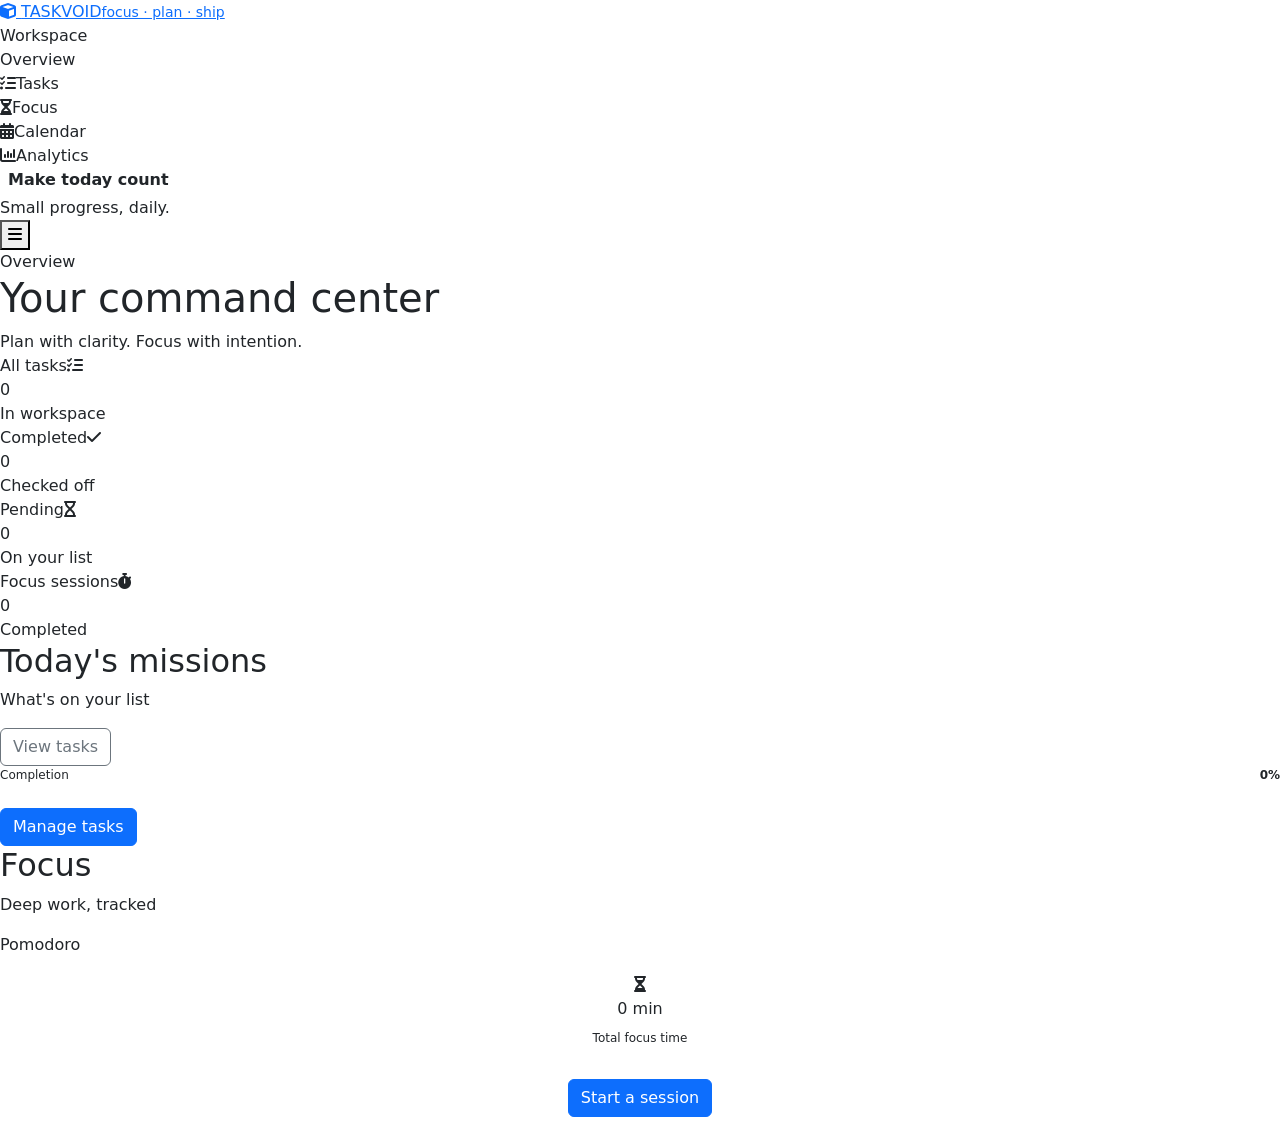
==== index.html @ 6a20b9a8 "Add files via upload" ====
<!doctype html>
<html lang="en">
<head>
  <meta charset="utf-8">
  <meta name="viewport" content="width=device-width,initial-scale=1">
  <title>Overview · TASKVOID</title>
  <link rel="preconnect" href="https://fonts.googleapis.com">
  <link rel="preconnect" href="https://fonts.gstatic.com" crossorigin>
  <link href="https://fonts.googleapis.com/css2?family=Inter:wght@400;500;600;700&family=JetBrains+Mono:wght@400;500&display=swap" rel="stylesheet">
  <link href="https://cdn.jsdelivr.net/npm/bootstrap@5.3.3/dist/css/bootstrap.min.css" rel="stylesheet">
  <link href="https://cdnjs.cloudflare.com/ajax/libs/font-awesome/6.5.2/css/all.min.css" rel="stylesheet">
  <link href="assets/css/style.css" rel="stylesheet">
  <link href="assets/css/components.css" rel="stylesheet">
</head>
<body>
  <div class="app-shell">
    <aside class="sidebar">
      <a class="brand" href="index.html">
        <span class="brand-mark"><i class="fa-solid fa-cube"></i></span>
        <span>TASKVOID<small>focus · plan · ship</small></span>
      </a>
      <div class="nav-label">Workspace</div>
      <a class="nav-link" href="index.html"><i class="fa-solid fa-grid-2"></i>Overview</a>
      <a class="nav-link" href="pages/tasks.html"><i class="fa-solid fa-list-check"></i>Tasks</a>
      <a class="nav-link" href="pages/focus.html"><i class="fa-solid fa-hourglass-half"></i>Focus</a>
      <a class="nav-link" href="pages/calendar.html"><i class="fa-solid fa-calendar-days"></i>Calendar</a>
      <a class="nav-link" href="pages/analytics.html"><i class="fa-solid fa-chart-column"></i>Analytics</a>
      <div class="sidebar-bottom">
        <div class="d-flex align-items-center gap-2 mb-1">
          <i class="fa-solid fa-sparkles"></i>
          <strong>Make today count</strong>
        </div>
        <div class="tiny">Small progress, daily.</div>
      </div>
    </aside>

    <main class="main">
      <div class="topbar">
        <div class="topbar-left">
          <button class="icon-button mobile-menu" data-mobile-menu aria-label="Toggle menu">
            <i class="fa-solid fa-bars"></i>
          </button>
          <div>
            <div class="eyebrow">Overview</div>
            <h1>Your command center</h1>
            <div class="subtitle">Plan with clarity. Focus with intention.</div>
          </div>
        </div>
        <div class="date-chip"><span data-current-date></span></div>
      </div>

      <div class="stat-grid fade-in">
        <div class="stat-card">
          <div class="stat-top"><span>All tasks</span><span class="stat-icon"><i class="fa-solid fa-list-check"></i></span></div>
          <div class="stat-number" data-dash-total>0</div>
          <div class="stat-foot">In workspace</div>
        </div>
        <div class="stat-card">
          <div class="stat-top"><span>Completed</span><span class="stat-icon"><i class="fa-solid fa-check"></i></span></div>
          <div class="stat-number" data-dash-done>0</div>
          <div class="stat-foot">Checked off</div>
        </div>
        <div class="stat-card">
          <div class="stat-top"><span>Pending</span><span class="stat-icon"><i class="fa-solid fa-hourglass"></i></span></div>
          <div class="stat-number" data-dash-pending>0</div>
          <div class="stat-foot">On your list</div>
        </div>
        <div class="stat-card">
          <div class="stat-top"><span>Focus sessions</span><span class="stat-icon"><i class="fa-solid fa-stopwatch"></i></span></div>
          <div class="stat-number" data-dash-sessions>0</div>
          <div class="stat-foot">Completed</div>
        </div>
      </div>

      <div class="content-grid">
        <section class="panel fade-in">
          <div class="panel-title">
            <div>
              <h2>Today's missions</h2>
              <p>What's on your list</p>
            </div>
            <a class="btn btn-outline-secondary" href="pages/tasks.html">View tasks</a>
          </div>
          <div class="d-flex justify-content-between mb-2">
            <span class="small" style="color:var(--text-muted);font-size:12px">Completion</span>
            <strong class="small" data-dash-percent style="font-family:var(--font-mono);font-size:12px;color:var(--text)">0%</strong>
          </div>
          <div class="progress-track mb-4"><div class="progress-fill" data-dash-progress style="width:0%"></div></div>
          <div data-dash-tasks></div>
          <div class="mt-4">
            <a class="btn btn-primary" href="pages/tasks.html">Manage tasks</a>
          </div>
        </section>

        <section class="panel fade-in">
          <div class="panel-title">
            <div>
              <h2>Focus</h2>
              <p>Deep work, tracked</p>
            </div>
            <span class="badge-soft">Pomodoro</span>
          </div>
          <div class="text-center py-3">
            <div class="focus-orb"><i class="fa-solid fa-hourglass-half"></i></div>
            <div class="focus-minutes" data-dash-minutes>0 min</div>
            <p class="subtitle mt-2" style="font-size:12px">Total focus time</p>
            <a class="btn btn-primary mt-3" href="pages/focus.html">Start a session</a>
          </div>
        </section>
      </div>
    </main>
  </div>

  <script src="https://cdn.jsdelivr.net/npm/bootstrap@5.3.3/dist/js/bootstrap.bundle.min.js"></script>
  <script src="assets/js/storage.js"></script>
  <script src="assets/js/app.js"></script>
  <script src="assets/js/analytics.js"></script>
  <script>
    document.addEventListener('DOMContentLoaded', () => {
      const tasks = TV_STORE.tasks(), done = tasks.filter(t => t.completed).length, sessions = TV_STORE.sessions();
      document.querySelector('[data-dash-total]').textContent = tasks.length;
      document.querySelector('[data-dash-done]').textContent = done;
      document.querySelector('[data-dash-pending]').textContent = tasks.length - done;
      document.querySelector('[data-dash-sessions]').textContent = sessions.length;
      const p = tasks.length ? Math.round(done / tasks.length * 100) : 0;
      document.querySelector('[data-dash-percent]').textContent = p + '%';
      document.querySelector('[data-dash-progress]').style.width = p + '%';
      document.querySelector('[data-dash-minutes]').textContent = sessions.reduce((s, x) => s + x.minutes, 0) + ' min';
      const today = new Date().toISOString().slice(0, 10);
      const items = tasks.filter(t => t.due === today || !t.due).slice(0, 4);
      const box = document.querySelector('[data-dash-tasks]');
      box.innerHTML = items.length
        ? items.map(t => `<div class="task-row">
            <input class="task-check" type="checkbox" ${t.completed ? 'checked' : ''} disabled>
            <div class="task-main">
              <div class="task-title ${t.completed ? 'done' : ''}">${String(t.title).replace(/[&<>]/g, c => ({ '&': '&amp;', '<': '&lt;', '>': '&gt;' }[c]))}</div>
              <div class="task-meta">${t.category || 'General'}</div>
            </div>
            <span class="priority priority-${t.priority}">${t.priority}</span>
          </div>`).join('')
        : '<div class="empty-state"><i class="fa-regular fa-clipboard"></i>No tasks yet. Add your first task.</div>';
    });
  </script>
</body>
</html>
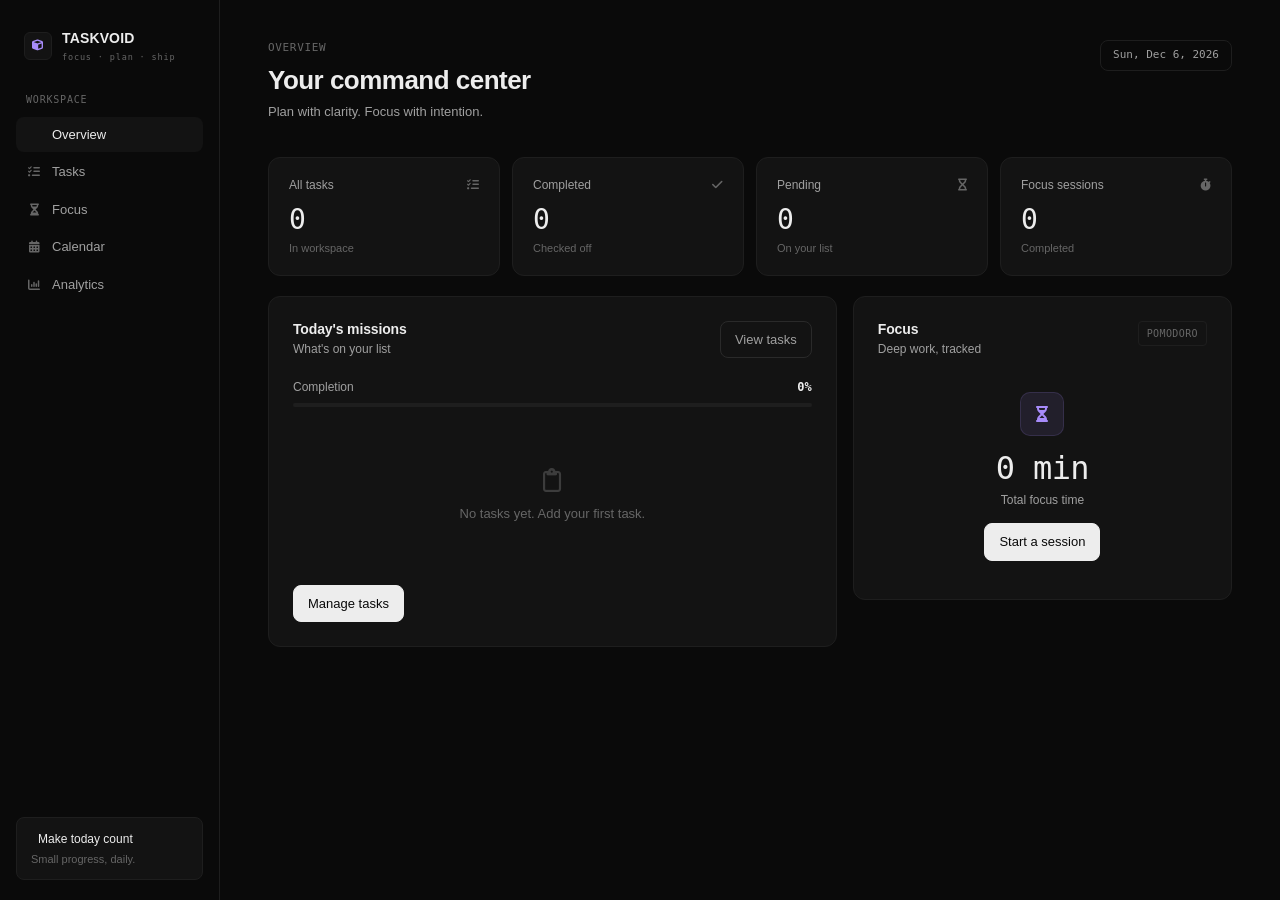
==== commit 75b63a2f: "Update index.html" ====
--- a/index.html
+++ b/index.html
@@ -4,13 +4,11 @@
   <meta charset="utf-8">
   <meta name="viewport" content="width=device-width,initial-scale=1">
   <title>Overview · TASKVOID</title>
-  <link rel="preconnect" href="https://fonts.googleapis.com">
-  <link rel="preconnect" href="https://fonts.gstatic.com" crossorigin>
   <link href="https://fonts.googleapis.com/css2?family=Inter:wght@400;500;600;700&family=JetBrains+Mono:wght@400;500&display=swap" rel="stylesheet">
   <link href="https://cdn.jsdelivr.net/npm/bootstrap@5.3.3/dist/css/bootstrap.min.css" rel="stylesheet">
   <link href="https://cdnjs.cloudflare.com/ajax/libs/font-awesome/6.5.2/css/all.min.css" rel="stylesheet">
-  <link href="assets/css/style.css" rel="stylesheet">
-  <link href="assets/css/components.css" rel="stylesheet">
+  <link href="style.css" rel="stylesheet">
+  <link href="components.css" rel="stylesheet">
 </head>
 <body>
   <div class="app-shell">
@@ -21,10 +19,10 @@
       </a>
       <div class="nav-label">Workspace</div>
       <a class="nav-link" href="index.html"><i class="fa-solid fa-grid-2"></i>Overview</a>
-      <a class="nav-link" href="pages/tasks.html"><i class="fa-solid fa-list-check"></i>Tasks</a>
-      <a class="nav-link" href="pages/focus.html"><i class="fa-solid fa-hourglass-half"></i>Focus</a>
-      <a class="nav-link" href="pages/calendar.html"><i class="fa-solid fa-calendar-days"></i>Calendar</a>
-      <a class="nav-link" href="pages/analytics.html"><i class="fa-solid fa-chart-column"></i>Analytics</a>
+      <a class="nav-link" href="tasks.html"><i class="fa-solid fa-list-check"></i>Tasks</a>
+      <a class="nav-link" href="focus.html"><i class="fa-solid fa-hourglass-half"></i>Focus</a>
+      <a class="nav-link" href="calendar.html"><i class="fa-solid fa-calendar-days"></i>Calendar</a>
+      <a class="nav-link" href="analytics.html"><i class="fa-solid fa-chart-column"></i>Analytics</a>
       <div class="sidebar-bottom">
         <div class="d-flex align-items-center gap-2 mb-1">
           <i class="fa-solid fa-sparkles"></i>
@@ -112,9 +110,9 @@
   </div>
 
   <script src="https://cdn.jsdelivr.net/npm/bootstrap@5.3.3/dist/js/bootstrap.bundle.min.js"></script>
-  <script src="assets/js/storage.js"></script>
-  <script src="assets/js/app.js"></script>
-  <script src="assets/js/analytics.js"></script>
+  <script src="storage.js"></script>
+  <script src="app.js"></script>
+  <script src="analytics.js"></script>
   <script>
     document.addEventListener('DOMContentLoaded', () => {
       const tasks = TV_STORE.tasks(), done = tasks.filter(t => t.completed).length, sessions = TV_STORE.sessions();
@@ -142,4 +140,4 @@
     });
   </script>
 </body>
-</html>+</html>
--- a/style.css
+++ b/style.css
@@ -0,0 +1,834 @@
+/* ============================================
+   TASKVOID — Minimal Dark UI
+   ============================================ */
+
+:root {
+  --bg: #0a0a0a;
+  --surface: #131313;
+  --surface-hover: #171717;
+  --border: #1e1e1e;
+  --border-hover: #2a2a2a;
+  --text: #ededed;
+  --text-muted: #a0a0a0;
+  --text-dim: #666;
+  --accent: #a78bfa;
+  --accent-hover: #9370f0;
+  --accent-muted: rgba(167, 139, 250, 0.1);
+  --success: #4ade80;
+  --warning: #fbbf24;
+  --danger: #f87171;
+  --radius: 8px;
+  --radius-lg: 12px;
+  --sidebar-width: 220px;
+  --font-sans: 'Inter', -apple-system, BlinkMacSystemFont, sans-serif;
+  --font-mono: 'JetBrains Mono', 'SF Mono', monospace;
+  --transition: 150ms ease;
+}
+
+* { box-sizing: border-box; }
+
+html, body {
+  margin: 0;
+  padding: 0;
+  background: var(--bg);
+  color: var(--text);
+  font-family: var(--font-sans);
+  font-size: 14px;
+  line-height: 1.5;
+  min-height: 100vh;
+  -webkit-font-smoothing: antialiased;
+  -moz-osx-font-smoothing: grayscale;
+}
+
+a { color: inherit; text-decoration: none; }
+strong, b { font-weight: 600; }
+
+/* Scrollbar */
+::-webkit-scrollbar { width: 8px; height: 8px; }
+::-webkit-scrollbar-track { background: var(--bg); }
+::-webkit-scrollbar-thumb { background: var(--border-hover); border-radius: 4px; }
+::-webkit-scrollbar-thumb:hover { background: #333; }
+
+/* ============================================
+   Layout
+   ============================================ */
+
+.app-shell { display: flex; min-height: 100vh; }
+
+/* ============================================
+   Sidebar
+   ============================================ */
+
+.sidebar {
+  width: var(--sidebar-width);
+  position: fixed;
+  top: 0;
+  left: 0;
+  bottom: 0;
+  padding: 28px 16px 20px;
+  background: var(--bg);
+  border-right: 1px solid var(--border);
+  display: flex;
+  flex-direction: column;
+  z-index: 50;
+}
+
+.brand {
+  display: flex;
+  align-items: center;
+  gap: 10px;
+  padding: 0 8px 28px;
+  font-size: 14px;
+  font-weight: 600;
+  letter-spacing: 0.01em;
+}
+
+.brand-mark {
+  width: 28px;
+  height: 28px;
+  border-radius: 6px;
+  display: grid;
+  place-items: center;
+  background: var(--surface);
+  border: 1px solid var(--border);
+  color: var(--accent);
+  font-size: 11px;
+  flex-shrink: 0;
+}
+
+.brand small {
+  display: block;
+  font-family: var(--font-mono);
+  font-size: 8.5px;
+  letter-spacing: 0.1em;
+  color: var(--text-dim);
+  margin-top: 2px;
+  font-weight: 400;
+}
+
+.nav-label {
+  font-family: var(--font-mono);
+  font-size: 10px;
+  letter-spacing: 0.08em;
+  text-transform: uppercase;
+  color: var(--text-dim);
+  padding: 0 10px 10px;
+}
+
+.nav-link {
+  display: flex;
+  align-items: center;
+  gap: 10px;
+  padding: 8px 10px;
+  border-radius: var(--radius);
+  color: var(--text-muted);
+  font-size: 13px;
+  transition: background var(--transition), color var(--transition);
+  margin-bottom: 2px;
+}
+
+.nav-link i {
+  width: 16px;
+  text-align: center;
+  font-size: 12px;
+  color: var(--text-dim);
+  transition: color var(--transition);
+}
+
+.nav-link:hover {
+  background: var(--surface-hover);
+  color: var(--text);
+}
+
+.nav-link:hover i { color: var(--text-muted); }
+
+.nav-link.active {
+  background: var(--surface);
+  color: var(--text);
+}
+
+.nav-link.active i { color: var(--accent); }
+
+.sidebar-bottom {
+  margin-top: auto;
+  padding: 12px 14px;
+  background: var(--surface);
+  border: 1px solid var(--border);
+  border-radius: var(--radius);
+}
+
+.sidebar-bottom .tiny {
+  font-size: 11px;
+  color: var(--text-dim);
+  margin-top: 2px;
+  line-height: 1.4;
+}
+
+.sidebar-bottom strong {
+  font-size: 12px;
+  font-weight: 500;
+  color: var(--text);
+}
+
+.sidebar-bottom i { color: var(--accent); }
+
+/* ============================================
+   Main
+   ============================================ */
+
+.main {
+  margin-left: var(--sidebar-width);
+  flex: 1;
+  padding: 40px 48px 60px;
+  max-width: 1200px;
+  width: calc(100% - var(--sidebar-width));
+}
+
+/* ============================================
+   Topbar
+   ============================================ */
+
+.topbar {
+  display: flex;
+  align-items: flex-start;
+  justify-content: space-between;
+  gap: 24px;
+  margin-bottom: 36px;
+}
+
+.topbar-left {
+  display: flex;
+  align-items: flex-start;
+  gap: 12px;
+  min-width: 0;
+}
+
+.eyebrow {
+  font-family: var(--font-mono);
+  font-size: 11px;
+  letter-spacing: 0.06em;
+  color: var(--text-dim);
+  text-transform: uppercase;
+  margin-bottom: 8px;
+}
+
+h1 {
+  font-size: 26px;
+  font-weight: 600;
+  letter-spacing: -0.02em;
+  margin: 0 0 6px;
+  line-height: 1.2;
+  color: var(--text);
+}
+
+.subtitle {
+  color: var(--text-muted);
+  font-size: 13px;
+  margin: 0;
+  line-height: 1.5;
+}
+
+.date-chip {
+  font-family: var(--font-mono);
+  font-size: 11px;
+  color: var(--text-muted);
+  padding: 6px 12px;
+  border: 1px solid var(--border);
+  border-radius: var(--radius);
+  white-space: nowrap;
+  background: var(--bg);
+  flex-shrink: 0;
+}
+
+/* ============================================
+   Panels
+   ============================================ */
+
+.panel,
+.stat-card {
+  background: var(--surface);
+  border: 1px solid var(--border);
+  border-radius: var(--radius-lg);
+  padding: 24px;
+}
+
+.panel-title {
+  display: flex;
+  align-items: flex-start;
+  justify-content: space-between;
+  gap: 12px;
+  margin-bottom: 20px;
+}
+
+.panel-title h2 {
+  font-size: 14px;
+  font-weight: 600;
+  margin: 0;
+  letter-spacing: -0.01em;
+  color: var(--text);
+}
+
+.panel-title p {
+  font-size: 12px;
+  color: var(--text-muted);
+  margin: 3px 0 0;
+}
+
+/* ============================================
+   Stats
+   ============================================ */
+
+.stat-grid {
+  display: grid;
+  grid-template-columns: repeat(4, 1fr);
+  gap: 12px;
+  margin-bottom: 20px;
+}
+
+.stat-card {
+  padding: 18px 20px;
+  transition: border-color var(--transition);
+}
+
+.stat-card:hover {
+  border-color: var(--border-hover);
+}
+
+.stat-top {
+  display: flex;
+  justify-content: space-between;
+  align-items: center;
+  color: var(--text-muted);
+  font-size: 12px;
+  margin-bottom: 12px;
+}
+
+.stat-icon {
+  color: var(--text-dim);
+  font-size: 12px;
+  line-height: 1;
+}
+
+.stat-number {
+  font-family: var(--font-mono);
+  font-size: 28px;
+  font-weight: 500;
+  letter-spacing: -0.02em;
+  line-height: 1;
+  color: var(--text);
+  font-variant-numeric: tabular-nums;
+}
+
+.stat-foot {
+  font-size: 11px;
+  color: var(--text-dim);
+  margin-top: 6px;
+}
+
+/* ============================================
+   Content grid
+   ============================================ */
+
+.content-grid {
+  display: grid;
+  grid-template-columns: 1.5fr 1fr;
+  gap: 16px;
+  align-items: start;
+}
+
+/* ============================================
+   Progress
+   ============================================ */
+
+.progress-track {
+  height: 4px;
+  background: var(--border);
+  border-radius: 2px;
+  overflow: hidden;
+}
+
+.progress-fill {
+  height: 100%;
+  background: var(--accent);
+  border-radius: 2px;
+  transition: width 300ms ease;
+}
+
+/* ============================================
+   Tasks
+   ============================================ */
+
+.task-row {
+  display: flex;
+  align-items: center;
+  gap: 12px;
+  padding: 12px 0;
+  border-bottom: 1px solid var(--border);
+}
+
+.task-row:last-child {
+  border-bottom: none;
+  padding-bottom: 0;
+}
+
+.task-row:first-of-type {
+  padding-top: 0;
+}
+
+.task-check {
+  appearance: none;
+  -webkit-appearance: none;
+  width: 16px;
+  height: 16px;
+  border: 1.5px solid var(--border-hover);
+  border-radius: 4px;
+  cursor: pointer;
+  flex-shrink: 0;
+  transition: all var(--transition);
+  background: transparent;
+  position: relative;
+  margin: 0;
+}
+
+.task-check:hover {
+  border-color: var(--accent);
+}
+
+.task-check:checked {
+  background: var(--accent);
+  border-color: var(--accent);
+}
+
+.task-check:checked::after {
+  content: "";
+  position: absolute;
+  inset: 0;
+  background-image: url("data:image/svg+xml;utf8,<svg xmlns='http://www.w3.org/2000/svg' viewBox='0 0 24 24' fill='none' stroke='white' stroke-width='3.5' stroke-linecap='round' stroke-linejoin='round'><polyline points='20 6 9 17 4 12'/></svg>");
+  background-size: 10px;
+  background-position: center;
+  background-repeat: no-repeat;
+}
+
+.task-check:disabled {
+  cursor: default;
+  opacity: 0.7;
+}
+
+.task-main {
+  flex: 1;
+  min-width: 0;
+}
+
+.task-title {
+  font-size: 13px;
+  font-weight: 500;
+  overflow-wrap: anywhere;
+  color: var(--text);
+  line-height: 1.4;
+}
+
+.task-title.done {
+  text-decoration: line-through;
+  color: var(--text-dim);
+}
+
+.task-meta {
+  font-family: var(--font-mono);
+  font-size: 11px;
+  color: var(--text-dim);
+  margin-top: 2px;
+}
+
+.priority {
+  font-family: var(--font-mono);
+  font-size: 10px;
+  padding: 3px 8px;
+  border-radius: 4px;
+  letter-spacing: 0.04em;
+  text-transform: uppercase;
+  flex-shrink: 0;
+  border: 1px solid transparent;
+  line-height: 1.4;
+}
+
+.priority-high {
+  color: var(--danger);
+  background: rgba(248, 113, 113, 0.06);
+  border-color: rgba(248, 113, 113, 0.15);
+}
+
+.priority-medium {
+  color: var(--warning);
+  background: rgba(251, 191, 36, 0.06);
+  border-color: rgba(251, 191, 36, 0.15);
+}
+
+.priority-low {
+  color: var(--success);
+  background: rgba(74, 222, 128, 0.06);
+  border-color: rgba(74, 222, 128, 0.15);
+}
+
+/* ============================================
+   Buttons
+   ============================================ */
+
+.btn {
+  font-family: var(--font-sans);
+  font-size: 13px;
+  font-weight: 500;
+  border-radius: var(--radius);
+  transition: background var(--transition), border-color var(--transition), color var(--transition);
+  display: inline-flex;
+  align-items: center;
+  gap: 6px;
+  padding: 8px 14px;
+}
+
+.btn-primary {
+  --bs-btn-bg: var(--text);
+  --bs-btn-border-color: var(--text);
+  --bs-btn-color: var(--bg);
+  --bs-btn-hover-bg: #d4d4d8;
+  --bs-btn-hover-border-color: #d4d4d8;
+  --bs-btn-hover-color: var(--bg);
+  --bs-btn-active-bg: #d4d4d8;
+  --bs-btn-active-border-color: #d4d4d8;
+  --bs-btn-active-color: var(--bg);
+  color: var(--bg);
+  background: var(--text);
+  border: 1px solid var(--text);
+  font-weight: 500;
+}
+
+.btn-primary:hover {
+  background: #d4d4d8;
+  border-color: #d4d4d8;
+  color: var(--bg);
+}
+
+.btn-outline-secondary {
+  --bs-btn-color: var(--text-muted);
+  --bs-btn-border-color: var(--border-hover);
+  --bs-btn-hover-bg: var(--surface-hover);
+  --bs-btn-hover-border-color: var(--border-hover);
+  --bs-btn-hover-color: var(--text);
+  --bs-btn-active-bg: var(--surface-hover);
+  --bs-btn-active-color: var(--text);
+  color: var(--text-muted);
+  background: transparent;
+  border: 1px solid var(--border-hover);
+}
+
+.btn-outline-secondary:hover {
+  background: var(--surface-hover);
+  color: var(--text);
+}
+
+/* ============================================
+   Forms
+   ============================================ */
+
+.form-control,
+.form-select {
+  background: var(--bg);
+  border: 1px solid var(--border-hover);
+  color: var(--text);
+  border-radius: var(--radius);
+  font-size: 13px;
+  padding: 9px 12px;
+  transition: border-color var(--transition), box-shadow var(--transition);
+}
+
+.form-control:focus,
+.form-select:focus {
+  background: var(--bg);
+  color: var(--text);
+  border-color: var(--accent);
+  box-shadow: 0 0 0 3px var(--accent-muted);
+  outline: none;
+}
+
+.form-control::placeholder { color: var(--text-dim); }
+.form-select option { background: var(--surface); color: var(--text); }
+
+.form-label {
+  font-size: 12px;
+  color: var(--text-muted);
+  margin-bottom: 6px;
+  display: block;
+  font-weight: 500;
+}
+
+.input-group .form-control { border-top-right-radius: 0; border-bottom-right-radius: 0; }
+.input-group .btn { border-top-left-radius: 0; border-bottom-left-radius: 0; }
+
+/* ============================================
+   Empty state
+   ============================================ */
+
+.empty-state {
+  text-align: center;
+  padding: 40px 16px;
+  color: var(--text-dim);
+  font-size: 13px;
+}
+
+.empty-state i {
+  font-size: 24px;
+  color: var(--text-dim);
+  margin-bottom: 12px;
+  display: block;
+  opacity: 0.5;
+}
+
+/* ============================================
+   Timer
+   ============================================ */
+
+.timer-wrap {
+  text-align: center;
+  padding: 8px 8px 0;
+}
+
+.mode-switch {
+  display: inline-flex;
+  gap: 2px;
+  padding: 3px;
+  background: var(--bg);
+  border: 1px solid var(--border);
+  border-radius: var(--radius);
+  margin: 0 auto 28px;
+}
+
+.mode-btn {
+  background: transparent;
+  color: var(--text-muted);
+  border: none;
+  padding: 6px 14px;
+  border-radius: 6px;
+  font-size: 12px;
+  font-weight: 500;
+  cursor: pointer;
+  transition: all var(--transition);
+  font-family: var(--font-sans);
+}
+
+.mode-btn:hover { color: var(--text); }
+
+.mode-btn.active {
+  background: var(--surface-hover);
+  color: var(--text);
+}
+
+.timer-ring {
+  width: min(240px, 65vw);
+  height: min(240px, 65vw);
+  margin: 8px auto 28px;
+  position: relative;
+  display: grid;
+  place-items: center;
+}
+
+.timer-ring svg {
+  position: absolute;
+  inset: 0;
+  transform: rotate(-90deg);
+  width: 100%;
+  height: 100%;
+}
+
+.timer-ring circle {
+  fill: none;
+  stroke-width: 4;
+}
+
+.timer-ring .track { stroke: var(--border); }
+
+.timer-ring .progress {
+  stroke: var(--accent);
+  stroke-linecap: round;
+  transition: stroke-dashoffset 500ms ease;
+}
+
+.timer-time {
+  font-family: var(--font-mono);
+  font-size: clamp(36px, 6vw, 46px);
+  font-weight: 500;
+  letter-spacing: -0.03em;
+  font-variant-numeric: tabular-nums;
+  line-height: 1;
+  color: var(--text);
+}
+
+.timer-label {
+  font-family: var(--font-mono);
+  color: var(--text-dim);
+  font-size: 10px;
+  letter-spacing: 0.1em;
+  text-transform: uppercase;
+  margin-top: 8px;
+}
+
+/* ============================================
+   Calendar
+   ============================================ */
+
+.calendar-grid {
+  display: grid;
+  grid-template-columns: repeat(7, 1fr);
+  gap: 6px;
+}
+
+.calendar-head {
+  text-align: center;
+  font-family: var(--font-mono);
+  font-size: 10px;
+  color: var(--text-dim);
+  padding: 6px 0;
+  letter-spacing: 0.06em;
+  text-transform: uppercase;
+}
+
+.calendar-day {
+  min-height: 72px;
+  background: var(--bg);
+  border: 1px solid var(--border);
+  border-radius: var(--radius);
+  padding: 8px;
+  font-size: 11px;
+  color: var(--text-muted);
+  transition: border-color var(--transition);
+}
+
+.calendar-day:hover {
+  border-color: var(--border-hover);
+}
+
+.calendar-day.today {
+  border-color: var(--accent);
+}
+
+.calendar-day .day-num {
+  font-family: var(--font-mono);
+  font-weight: 500;
+  font-size: 12px;
+  color: var(--text);
+  margin-bottom: 4px;
+}
+
+.calendar-day.today .day-num {
+  color: var(--accent);
+}
+
+.calendar-dot {
+  width: 4px;
+  height: 4px;
+  border-radius: 50%;
+  display: inline-block;
+  background: var(--accent);
+  margin-right: 4px;
+  vertical-align: middle;
+}
+
+/* ============================================
+   Filter chips
+   ============================================ */
+
+.filter-row {
+  display: inline-flex;
+  gap: 2px;
+  padding: 3px;
+  background: var(--bg);
+  border: 1px solid var(--border);
+  border-radius: var(--radius);
+}
+
+.filter-chip {
+  font-family: var(--font-sans);
+  font-size: 12px;
+  color: var(--text-muted);
+  border: none;
+  background: transparent;
+  border-radius: 6px;
+  padding: 5px 12px;
+  cursor: pointer;
+  transition: all var(--transition);
+  font-weight: 500;
+}
+
+.filter-chip:hover { color: var(--text); }
+
+.filter-chip.active {
+  background: var(--surface-hover);
+  color: var(--text);
+}
+
+/* ============================================
+   Modal
+   ============================================ */
+
+.modal-backdrop.show {
+  opacity: 0.7;
+  background: #000;
+}
+
+.modal-content {
+  background: var(--surface);
+  color: var(--text);
+  border: 1px solid var(--border);
+  border-radius: var(--radius-lg);
+  box-shadow: 0 20px 60px rgba(0, 0, 0, 0.5);
+}
+
+.modal-header,
+.modal-footer {
+  border-color: var(--border);
+  padding: 16px 20px;
+}
+
+.modal-body { padding: 20px; }
+
+.modal-title {
+  font-size: 14px;
+  font-weight: 600;
+  letter-spacing: -0.01em;
+}
+
+.btn-close-white { filter: invert(0.6); }
+.btn-close-white:hover { filter: invert(0.9); }
+
+/* ============================================
+   Responsive
+   ============================================ */
+
+@media (max-width: 900px) {
+  .content-grid { grid-template-columns: 1fr; }
+  .stat-grid { grid-template-columns: repeat(2, 1fr); }
+}
+
+@media (max-width: 760px) {
+  .sidebar {
+    transform: translateX(-100%);
+    transition: transform 200ms ease;
+  }
+  .sidebar.open { transform: translateX(0); }
+  .main {
+    margin-left: 0;
+    width: 100%;
+    padding: 24px 20px 40px;
+  }
+  .date-chip { display: none; }
+  .topbar { flex-wrap: wrap; }
+  .topbar-left { width: 100%; }
+  h1 { font-size: 24px; }
+}
+
+@media (max-width: 480px) {
+  .stat-grid { gap: 10px; }
+  .stat-card { padding: 14px 16px; }
+  .stat-number { font-size: 24px; }
+  .panel { padding: 18px; }
+  .calendar-day { min-height: 56px; padding: 6px; }
+  .priority { display: none; }
+}
--- a/components.css
+++ b/components.css
@@ -0,0 +1,96 @@
+/* ============================================
+   Shared components
+   ============================================ */
+
+.icon-button {
+  width: 32px;
+  height: 32px;
+  display: inline-grid;
+  place-items: center;
+  border: 1px solid var(--border-hover);
+  background: transparent;
+  border-radius: var(--radius);
+  color: var(--text-muted);
+  cursor: pointer;
+  transition: background var(--transition), color var(--transition);
+  font-size: 12px;
+  flex-shrink: 0;
+  padding: 0;
+}
+
+.icon-button:hover {
+  color: var(--text);
+  background: var(--surface-hover);
+}
+
+.mobile-menu { display: none; }
+@media (max-width: 760px) { .mobile-menu { display: inline-grid; } }
+
+.badge-soft {
+  font-family: var(--font-mono);
+  font-size: 10px;
+  letter-spacing: 0.04em;
+  text-transform: uppercase;
+  color: var(--text-dim);
+  padding: 4px 8px;
+  border: 1px solid var(--border);
+  border-radius: 4px;
+  white-space: nowrap;
+}
+
+.section-gap { margin-top: 20px; }
+
+.fade-in { animation: fadeIn 300ms ease both; }
+@keyframes fadeIn {
+  from { opacity: 0; }
+  to   { opacity: 1; }
+}
+
+.info-box {
+  background: var(--bg);
+  border: 1px solid var(--border);
+  border-radius: var(--radius);
+  padding: 14px;
+  font-size: 12px;
+  color: var(--text-muted);
+  line-height: 1.5;
+}
+
+.info-box i { color: var(--warning); }
+
+/* Focus orb — subtle, no animation */
+.focus-orb {
+  width: 44px;
+  height: 44px;
+  border-radius: 10px;
+  display: grid;
+  place-items: center;
+  margin: 0 auto 16px;
+  font-size: 16px;
+  color: var(--accent);
+  background: var(--accent-muted);
+  border: 1px solid rgba(167, 139, 250, 0.15);
+}
+
+/* Focus minutes display */
+.focus-minutes {
+  font-family: var(--font-mono);
+  font-size: 32px;
+  font-weight: 500;
+  letter-spacing: -0.02em;
+  line-height: 1;
+  color: var(--text);
+  font-variant-numeric: tabular-nums;
+}
+
+.chart-wrap {
+  position: relative;
+  width: 100%;
+  padding: 4px 0;
+}
+
+.divider {
+  height: 1px;
+  background: var(--border);
+  margin: 16px 0;
+}
